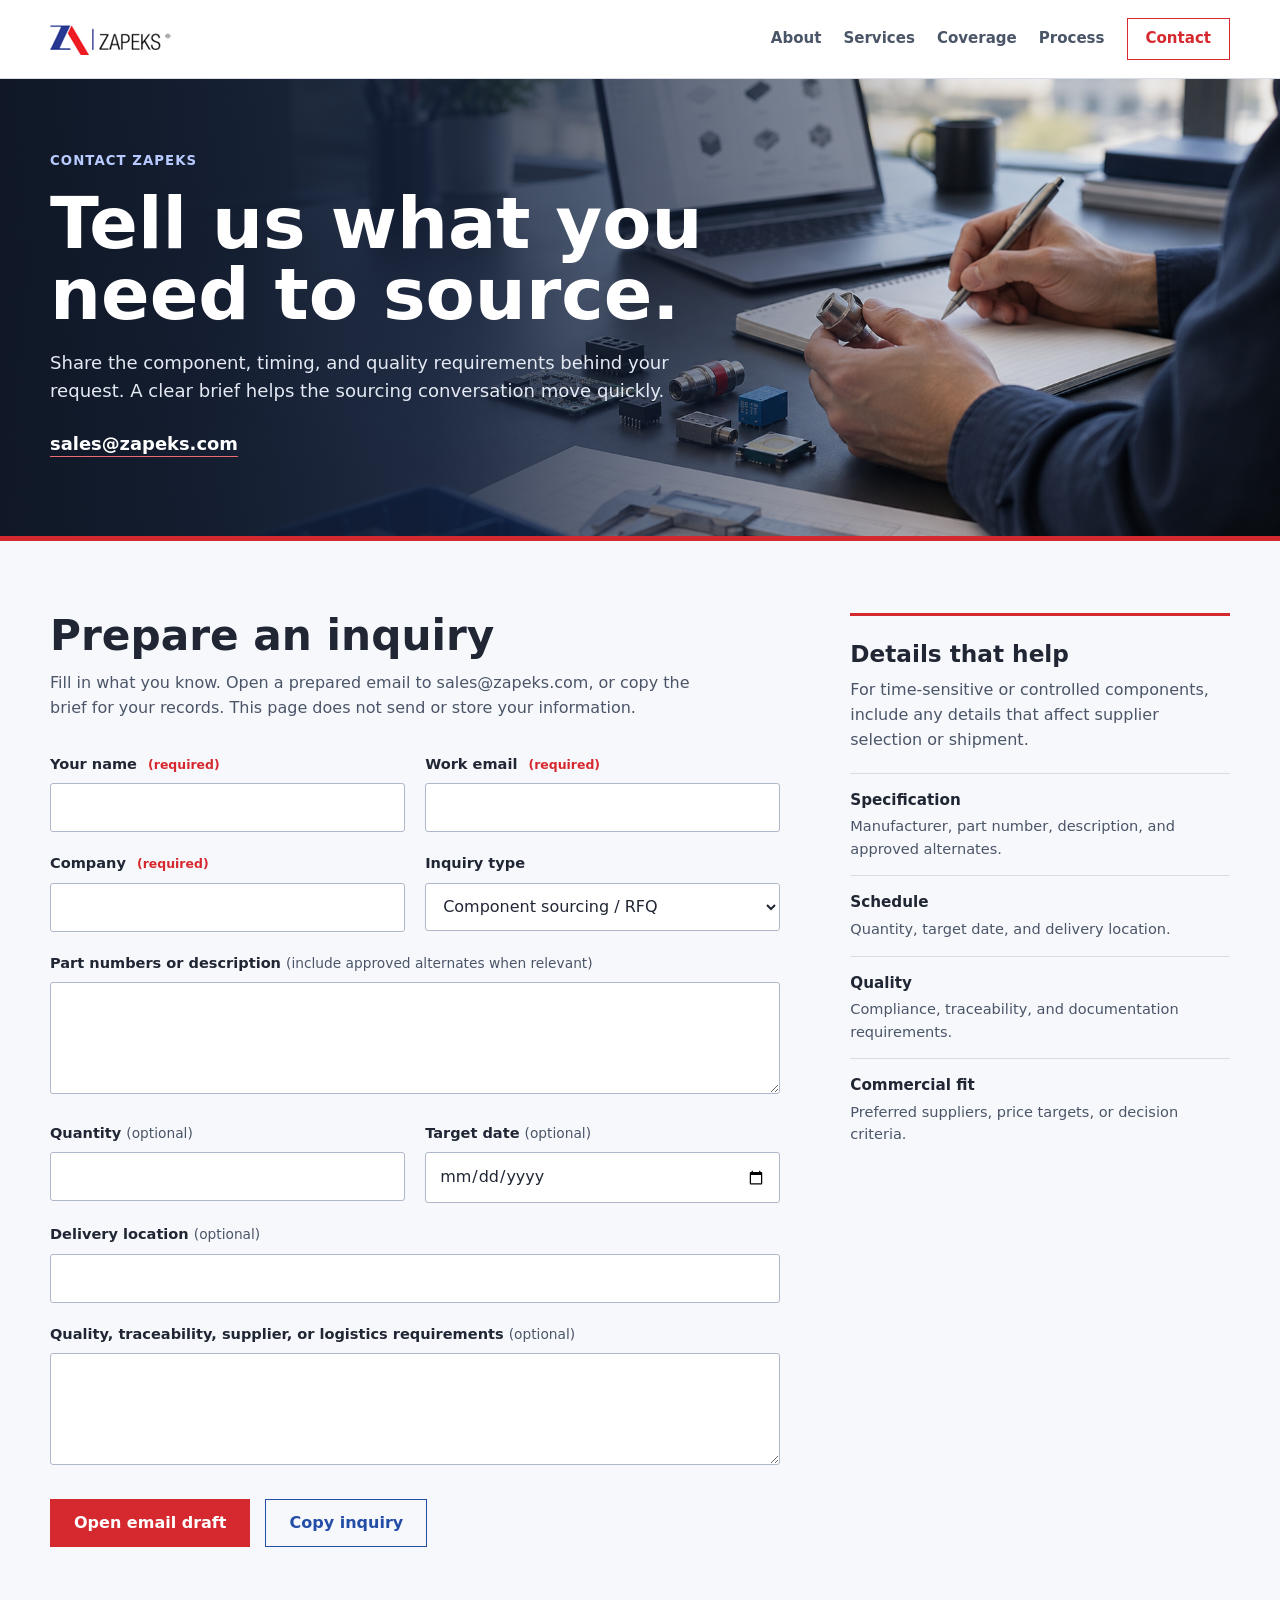
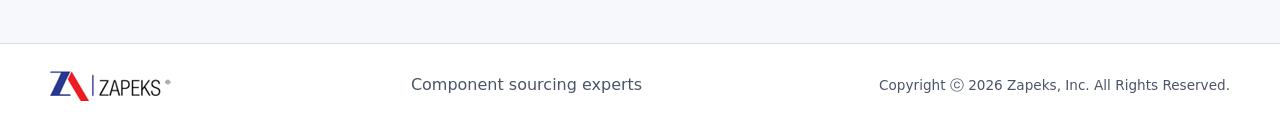
==== contact.html @ 04bec289 "Add Zapeks company website" ====
<!doctype html>
<html lang="en">
  <head>
    <meta charset="utf-8" />
    <meta name="viewport" content="width=device-width, initial-scale=1" />
    <title>Contact Zapeks | Component Sourcing</title>
    <meta name="description" content="Prepare a component sourcing inquiry for Zapeks with the details needed to evaluate your requirement." />
    <link rel="icon" type="image/svg+xml" href="data:image/svg+xml,%3Csvg xmlns='http://www.w3.org/2000/svg' viewBox='0 0 64 64'%3E%3Crect width='64' height='64' rx='12' fill='%23ffffff'/%3E%3Cpath d='M14 18h36L25 46h25' fill='none' stroke='%23244da8' stroke-width='7' stroke-linejoin='round' stroke-linecap='round'/%3E%3Cpath d='M17 18l24 28' stroke='%23d6292f' stroke-width='5'/%3E%3C/svg%3E" />
    <style>
      :root { --ink:#202634; --muted:#4a5568; --blue:#244da8; --red:#d6292f; --light-blue:#b8caff; --line:#d7dce7; --paper:#f7f8fb; --dark:#1b2335; }
      * { box-sizing:border-box; }
      html { scroll-behavior:smooth; }
      body { margin:0; background:var(--paper); color:var(--ink); font:16px/1.55 Inter,ui-sans-serif,system-ui,-apple-system,BlinkMacSystemFont,"Segoe UI",sans-serif; }
      a { color:inherit; text-decoration:none; }
      button,input,textarea,select { font:inherit; }
      .nav { position:sticky; top:0; z-index:5; background:#fff; border-bottom:1px solid var(--line); }
      .nav-inner,.footer-inner { width:min(1180px,calc(100% - 40px)); margin:auto; display:flex; align-items:center; justify-content:space-between; gap:24px; }
      .nav-inner { padding:18px 0; }
      .brand img,.footer-inner img { display:block; width:124px; height:31px; object-fit:contain; }
      .nav-links { display:flex; align-items:center; flex-wrap:wrap; gap:22px; color:var(--muted); font-size:.94rem; font-weight:650; }
      .nav-links a:hover,.nav-links a[aria-current="page"] { color:var(--blue); }
      .nav-cta { display:inline-flex; align-items:center; min-height:42px; padding:0 18px; border:1px solid var(--red); color:var(--red)!important; font-weight:760; }
      .hero { position:relative; isolation:isolate; background:var(--dark); color:#fff; border-bottom:5px solid var(--red); }
      .hero-image { position:absolute; inset:0; width:100%; height:100%; object-fit:cover; object-position:center; z-index:0; }
      .hero::before { position:absolute; inset:0; content:""; background:linear-gradient(90deg,rgba(16,24,39,.96) 0%,rgba(20,32,57,.84) 34%,rgba(20,32,57,.07) 76%); z-index:1; }
      .hero-inner { position:relative; z-index:2; width:min(1180px,calc(100% - 40px)); margin:auto; padding:72px 0 78px; }
      .eyebrow { margin:0 0 16px; color:var(--light-blue); text-transform:uppercase; font-size:.83rem; font-weight:800; letter-spacing:.08em; }
      h1,h2,h3,p { margin-top:0; }
      h1 { max-width:750px; margin-bottom:18px; font-size:clamp(2.8rem,5.6vw,5.2rem); line-height:1; letter-spacing:0; }
      .hero p:not(.eyebrow) { max-width:650px; margin-bottom:0; color:#e4e9f4; font-size:1.13rem; }
      .hero-email { display:inline-block; margin-top:25px; color:#fff; font-size:1.12rem; font-weight:750; text-decoration:underline; text-decoration-color:#ee6c71; text-underline-offset:6px; }
      .hero-email:hover { color:#ffe5e6; }
      main { width:min(1180px,calc(100% - 40px)); margin:auto; display:grid; grid-template-columns:minmax(0,1fr) minmax(250px,.52fr); gap:70px; align-items:start; padding:72px 0 96px; }
      h2 { margin-bottom:12px; font-size:clamp(1.9rem,3.3vw,2.75rem); line-height:1.1; }
      .intro { max-width:650px; margin-bottom:32px; color:var(--muted); }
      form { display:grid; grid-template-columns:repeat(2,minmax(0,1fr)); gap:20px; }
      .field { min-width:0; }
      .field.full { grid-column:1 / -1; }
      label { display:block; margin-bottom:8px; font-size:.91rem; font-weight:760; }
      .required-note { margin-left:6px; color:var(--red); font-size:.78rem; font-weight:700; }
      .hint { color:var(--muted); font-size:.86rem; font-weight:400; }
      input,textarea,select { width:100%; min-height:48px; padding:11px 13px; border:1px solid #aeb8ca; border-radius:3px; background:#fff; color:var(--ink); outline:none; }
      textarea { min-height:112px; resize:vertical; }
      input:focus,textarea:focus,select:focus { border-color:var(--blue); box-shadow:0 0 0 3px rgba(36,77,168,.15); }
      .actions { grid-column:1 / -1; display:flex; flex-wrap:wrap; align-items:center; gap:15px; margin-top:6px; }
      .button { min-height:48px; border:1px solid var(--red); background:var(--red); color:#fff; padding:0 23px; font-weight:750; cursor:pointer; }
      .button:hover { background:#ad2026; }
      .button.secondary { border-color:var(--blue); background:transparent; color:var(--blue); }
      .button.secondary:hover { background:#e8edf9; }
      .status { margin:0; color:var(--muted); font-size:.92rem; }
      .fallback { grid-column:1 / -1; }
      .fallback[hidden] { display:none; }
      .side { border-top:3px solid var(--red); padding-top:25px; }
      .side h2 { font-size:1.45rem; }
      .side p { color:var(--muted); }
      .side ul { margin:20px 0 0; padding:0; list-style:none; }
      .side li { padding:15px 0; border-top:1px solid var(--line); }
      .side strong { display:block; font-size:.95rem; }
      .side span { display:block; margin-top:3px; color:var(--muted); font-size:.91rem; }
      footer { background:#fff; color:var(--muted); border-top:1px solid var(--line); }
      .footer-inner { padding:26px 0; flex-wrap:wrap; }
      .copyright { font-size:.85rem; text-align:right; }
      .footer-inner a:hover { color:var(--blue); }
      @media (max-width:850px) { main { grid-template-columns:1fr; gap:56px; } }
      @media (max-width:600px) { .nav-inner { align-items:flex-start; flex-direction:column; gap:14px; } .nav-links { gap:12px 18px; } .hero-image { object-position:68% center; } .hero::before { background:linear-gradient(90deg,rgba(16,24,39,.95),rgba(20,32,57,.72)); } .hero-inner { padding:54px 0 60px; } main { padding:54px 0 70px; } form { grid-template-columns:1fr; } .footer-inner { align-items:flex-start; flex-direction:column; } .copyright { text-align:left; } }
    </style>
  </head>
  <body>
    <nav class="nav" aria-label="Main navigation">
      <div class="nav-inner">
        <a class="brand" href="about.html" aria-label="About Zapeks"><img src="assets/zapeks-logo.png" alt="Zapeks" /></a>
        <div class="nav-links">
          <a href="about.html">About</a>
          <a href="services.html">Services</a>
          <a href="coverage.html">Coverage</a>
          <a href="process.html">Process</a>
          <a href="contact.html" class="nav-cta" aria-current="page">Contact</a>
        </div>
      </div>
    </nav>
    <header class="hero">
      <img class="hero-image" src="assets/hero-contact.png" alt="Professional reviewing components and writing a sourcing inquiry at a desk" />
      <div class="hero-inner">
        <p class="eyebrow">Contact Zapeks</p>
        <h1>Tell us what you need to source.</h1>
        <p>Share the component, timing, and quality requirements behind your request. A clear brief helps the sourcing conversation move quickly.</p>
        <a class="hero-email" href="mailto:sales@zapeks.com">sales@zapeks.com</a>
      </div>
    </header>
    <main>
      <section aria-labelledby="inquiry-title">
        <h2 id="inquiry-title">Prepare an inquiry</h2>
        <p class="intro">Fill in what you know. Open a prepared email to sales@zapeks.com, or copy the brief for your records. This page does not send or store your information.</p>
        <form id="inquiry-form">
          <div class="field"><label for="name">Your name <span class="required-note">(required)</span></label><input id="name" name="name" autocomplete="name" required /></div>
          <div class="field"><label for="email">Work email <span class="required-note">(required)</span></label><input id="email" name="email" type="email" autocomplete="email" required /></div>
          <div class="field"><label for="company">Company <span class="required-note">(required)</span></label><input id="company" name="company" autocomplete="organization" required /></div>
          <div class="field"><label for="request-type">Inquiry type</label><select id="request-type" name="requestType"><option>Component sourcing / RFQ</option><option>Supplier development</option><option>Engineering or quality support</option><option>Warehousing and logistics</option><option>General inquiry</option></select></div>
          <div class="field full"><label for="parts">Part numbers or description <span class="hint">(include approved alternates when relevant)</span></label><textarea id="parts" name="parts" required></textarea></div>
          <div class="field"><label for="quantity">Quantity <span class="hint">(optional)</span></label><input id="quantity" name="quantity" /></div>
          <div class="field"><label for="date">Target date <span class="hint">(optional)</span></label><input id="date" name="date" type="date" /></div>
          <div class="field full"><label for="location">Delivery location <span class="hint">(optional)</span></label><input id="location" name="location" autocomplete="shipping country-name" /></div>
          <div class="field full"><label for="requirements">Quality, traceability, supplier, or logistics requirements <span class="hint">(optional)</span></label><textarea id="requirements" name="requirements"></textarea></div>
          <div class="actions"><button class="button" type="submit">Open email draft</button><button class="button secondary" type="button" id="copy-inquiry">Copy inquiry</button><p class="status" id="status" role="status" aria-live="polite"></p></div>
          <div class="fallback" id="fallback-wrap" hidden><label for="fallback-text">Prepared inquiry</label><textarea id="fallback-text" readonly></textarea></div>
        </form>
      </section>
      <aside class="side" aria-labelledby="checklist-title">
        <h2 id="checklist-title">Details that help</h2>
        <p>For time-sensitive or controlled components, include any details that affect supplier selection or shipment.</p>
        <ul>
          <li><strong>Specification</strong><span>Manufacturer, part number, description, and approved alternates.</span></li>
          <li><strong>Schedule</strong><span>Quantity, target date, and delivery location.</span></li>
          <li><strong>Quality</strong><span>Compliance, traceability, and documentation requirements.</span></li>
          <li><strong>Commercial fit</strong><span>Preferred suppliers, price targets, or decision criteria.</span></li>
        </ul>
      </aside>
    </main>
    <footer><div class="footer-inner"><a href="about.html"><img src="assets/zapeks-logo.png" alt="Zapeks" /></a><span>Component sourcing experts</span><span class="copyright">Copyright ⓒ 2026 Zapeks, Inc. All Rights Reserved.</span></div></footer>
    <script>
      const form = document.getElementById('inquiry-form');
      const status = document.getElementById('status');
      function buildMessage() {
        const data = new FormData(form);
        const fields = [
          ['Name', data.get('name')], ['Company', data.get('company')], ['Email', data.get('email')],
          ['Inquiry type', data.get('requestType')], ['Parts / description', data.get('parts')],
          ['Quantity', data.get('quantity')], ['Target date', data.get('date')],
          ['Delivery location', data.get('location')], ['Requirements', data.get('requirements')]
        ];
        return 'Zapeks sourcing inquiry\n\n' + fields.filter(([, value]) => String(value).trim()).map(([label, value]) => `${label}: ${String(value).trim()}`).join('\n\n');
      }
      form.addEventListener('submit', (event) => {
        event.preventDefault();
        const subject = encodeURIComponent('Zapeks inquiry: ' + form.elements.requestType.value);
        const body = encodeURIComponent(buildMessage());
        status.textContent = 'Your email app will open. Send the draft there to reach Zapeks.';
        window.location.href = `mailto:sales@zapeks.com?subject=${subject}&body=${body}`;
      });
      document.getElementById('copy-inquiry').addEventListener('click', async () => {
        if (!form.reportValidity()) return;
        const message = buildMessage();
        try {
          await navigator.clipboard.writeText(message);
          status.textContent = 'Inquiry copied. It has not been sent.';
        } catch {
          const fallback = document.getElementById('fallback-text');
          fallback.value = message;
          document.getElementById('fallback-wrap').hidden = false;
          fallback.select();
          status.textContent = 'Copy the selected inquiry below. It has not been sent.';
        }
      });
    </script>
  </body>
</html>
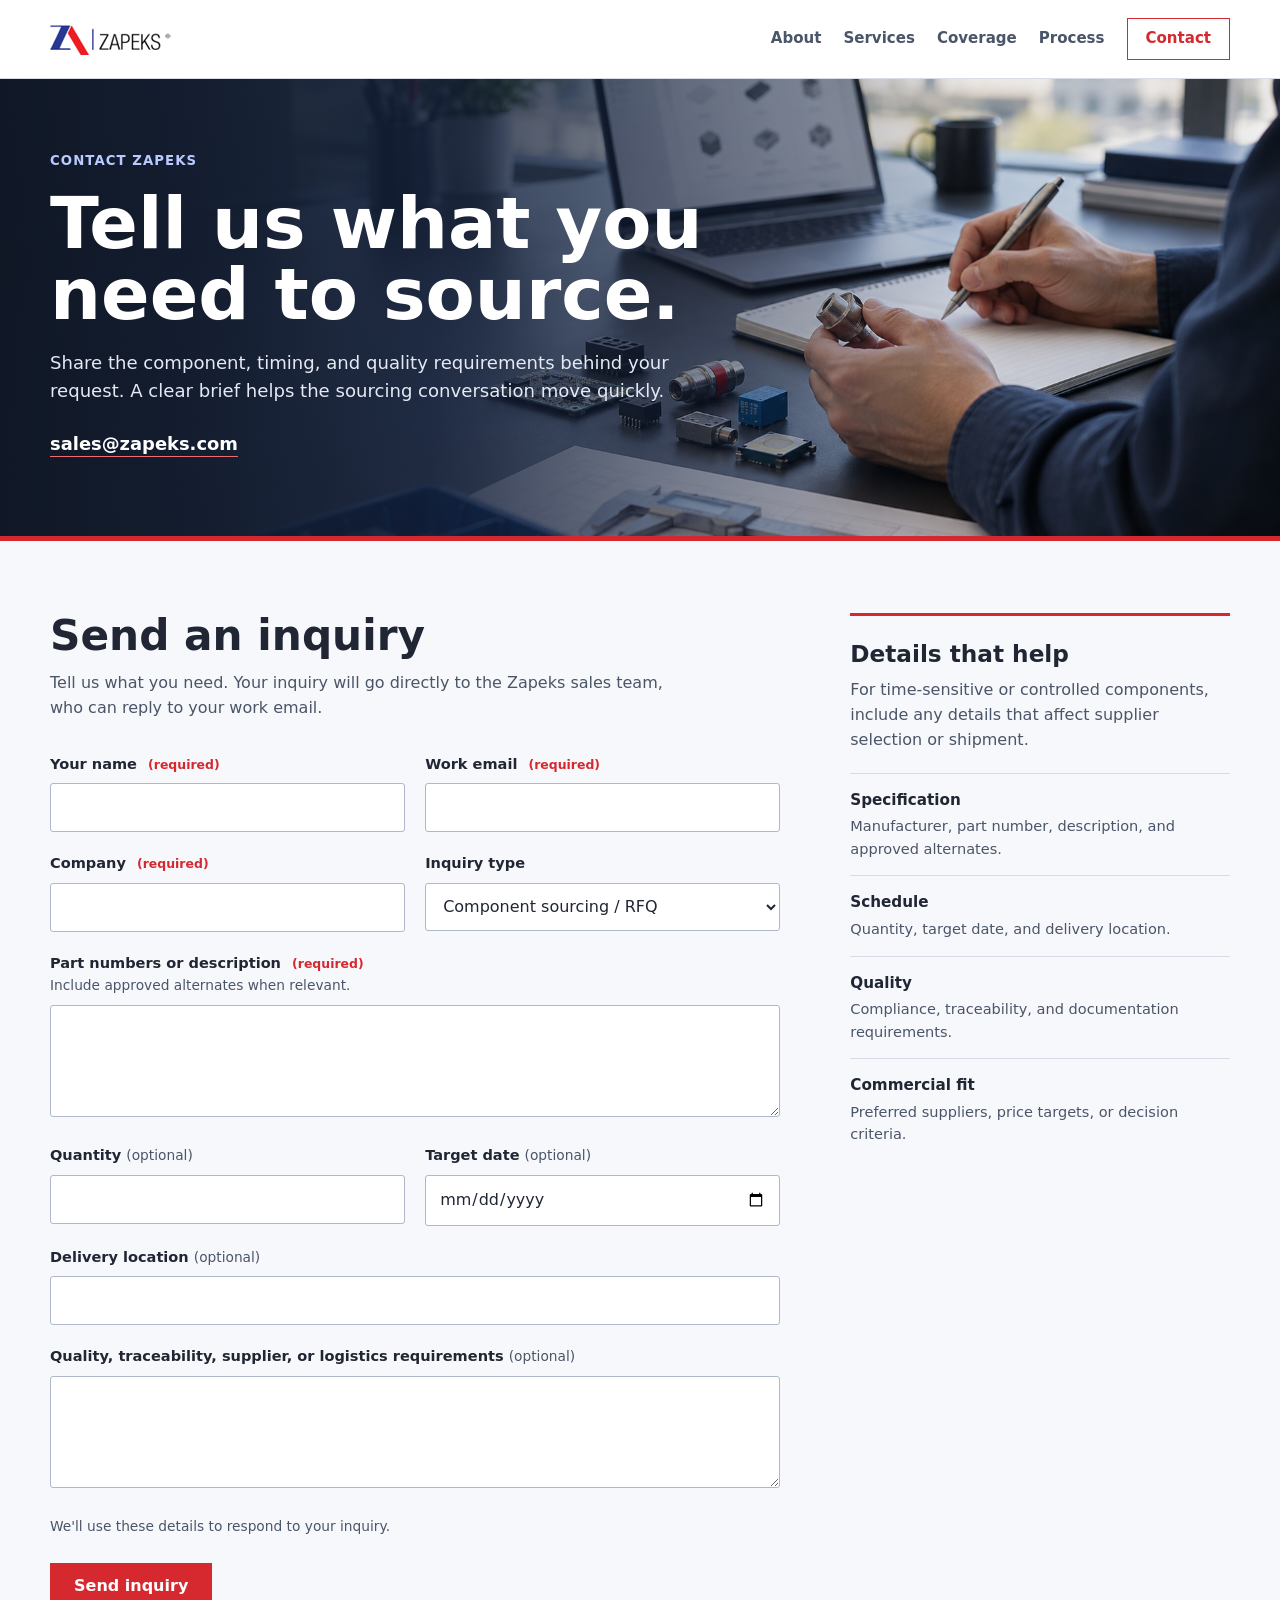
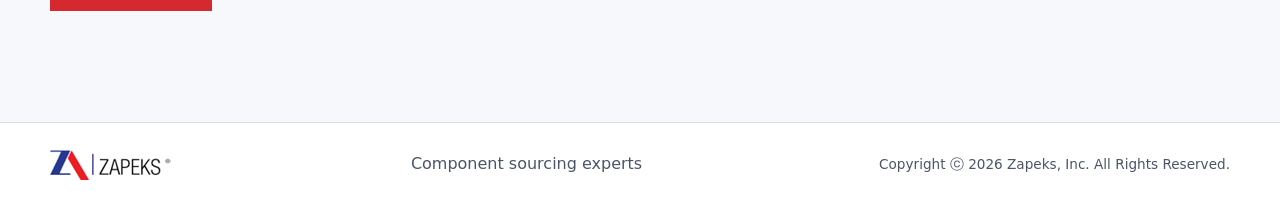
==== commit 45fb54c0: "Submit contact inquiries directly through the website" ====
--- a/contact.html
+++ b/contact.html
@@ -4,7 +4,7 @@
     <meta charset="utf-8" />
     <meta name="viewport" content="width=device-width, initial-scale=1" />
     <title>Contact Zapeks | Component Sourcing</title>
-    <meta name="description" content="Prepare a component sourcing inquiry for Zapeks with the details needed to evaluate your requirement." />
+    <meta name="description" content="Send a component sourcing inquiry directly to Zapeks with the details needed to evaluate your requirement." />
     <link rel="icon" type="image/svg+xml" href="data:image/svg+xml,%3Csvg xmlns='http://www.w3.org/2000/svg' viewBox='0 0 64 64'%3E%3Crect width='64' height='64' rx='12' fill='%23ffffff'/%3E%3Cpath d='M14 18h36L25 46h25' fill='none' stroke='%23244da8' stroke-width='7' stroke-linejoin='round' stroke-linecap='round'/%3E%3Cpath d='M17 18l24 28' stroke='%23d6292f' stroke-width='5'/%3E%3C/svg%3E" />
     <style>
       :root { --ink:#202634; --muted:#4a5568; --blue:#244da8; --red:#d6292f; --light-blue:#b8caff; --line:#d7dce7; --paper:#f7f8fb; --dark:#1b2335; }
@@ -45,11 +45,12 @@
       .actions { grid-column:1 / -1; display:flex; flex-wrap:wrap; align-items:center; gap:15px; margin-top:6px; }
       .button { min-height:48px; border:1px solid var(--red); background:var(--red); color:#fff; padding:0 23px; font-weight:750; cursor:pointer; }
       .button:hover { background:#ad2026; }
-      .button.secondary { border-color:var(--blue); background:transparent; color:var(--blue); }
-      .button.secondary:hover { background:#e8edf9; }
-      .status { margin:0; color:var(--muted); font-size:.92rem; }
-      .fallback { grid-column:1 / -1; }
-      .fallback[hidden] { display:none; }
+      .button:disabled { opacity:.65; cursor:wait; }
+      .status { flex-basis:100%; margin:0; color:var(--muted); font-size:.92rem; overflow-wrap:anywhere; }
+      .status[data-state="error"] { color:#a51e29; }
+      .status[data-state="success"] { color:#15644b; }
+      .bot-field { position:absolute; left:-10000px; width:1px; height:1px; overflow:hidden; }
+      .form-note { grid-column:1 / -1; margin:0; color:var(--muted); font-size:.86rem; }
       .side { border-top:3px solid var(--red); padding-top:25px; }
       .side h2 { font-size:1.45rem; }
       .side p { color:var(--muted); }
@@ -89,20 +90,23 @@
     </header>
     <main>
       <section aria-labelledby="inquiry-title">
-        <h2 id="inquiry-title">Prepare an inquiry</h2>
-        <p class="intro">Fill in what you know. Open a prepared email to sales@zapeks.com, or copy the brief for your records. This page does not send or store your information.</p>
-        <form id="inquiry-form">
-          <div class="field"><label for="name">Your name <span class="required-note">(required)</span></label><input id="name" name="name" autocomplete="name" required /></div>
-          <div class="field"><label for="email">Work email <span class="required-note">(required)</span></label><input id="email" name="email" type="email" autocomplete="email" required /></div>
-          <div class="field"><label for="company">Company <span class="required-note">(required)</span></label><input id="company" name="company" autocomplete="organization" required /></div>
+        <h2 id="inquiry-title">Send an inquiry</h2>
+        <p class="intro">Tell us what you need. Your inquiry will go directly to the Zapeks sales team, who can reply to your work email.</p>
+        <form id="inquiry-form" action="inquiry.php" method="post">
+          <input type="hidden" name="csrfToken" id="csrf-token" />
+          <div class="bot-field" aria-hidden="true"><label for="website">Leave this field empty</label><input id="website" name="website" tabindex="-1" autocomplete="off" /></div>
+          <div class="field"><label for="name">Your name <span class="required-note">(required)</span></label><input id="name" name="name" autocomplete="name" maxlength="120" required /></div>
+          <div class="field"><label for="email">Work email <span class="required-note">(required)</span></label><input id="email" name="email" type="email" autocomplete="email" maxlength="254" required /></div>
+          <div class="field"><label for="company">Company <span class="required-note">(required)</span></label><input id="company" name="company" autocomplete="organization" maxlength="160" required /></div>
           <div class="field"><label for="request-type">Inquiry type</label><select id="request-type" name="requestType"><option>Component sourcing / RFQ</option><option>Supplier development</option><option>Engineering or quality support</option><option>Warehousing and logistics</option><option>General inquiry</option></select></div>
-          <div class="field full"><label for="parts">Part numbers or description <span class="hint">(include approved alternates when relevant)</span></label><textarea id="parts" name="parts" required></textarea></div>
-          <div class="field"><label for="quantity">Quantity <span class="hint">(optional)</span></label><input id="quantity" name="quantity" /></div>
+          <div class="field full"><label for="parts">Part numbers or description <span class="required-note">(required)</span><br /><span class="hint">Include approved alternates when relevant.</span></label><textarea id="parts" name="parts" maxlength="6000" required></textarea></div>
+          <div class="field"><label for="quantity">Quantity <span class="hint">(optional)</span></label><input id="quantity" name="quantity" maxlength="200" /></div>
           <div class="field"><label for="date">Target date <span class="hint">(optional)</span></label><input id="date" name="date" type="date" /></div>
-          <div class="field full"><label for="location">Delivery location <span class="hint">(optional)</span></label><input id="location" name="location" autocomplete="shipping country-name" /></div>
-          <div class="field full"><label for="requirements">Quality, traceability, supplier, or logistics requirements <span class="hint">(optional)</span></label><textarea id="requirements" name="requirements"></textarea></div>
-          <div class="actions"><button class="button" type="submit">Open email draft</button><button class="button secondary" type="button" id="copy-inquiry">Copy inquiry</button><p class="status" id="status" role="status" aria-live="polite"></p></div>
-          <div class="fallback" id="fallback-wrap" hidden><label for="fallback-text">Prepared inquiry</label><textarea id="fallback-text" readonly></textarea></div>
+          <div class="field full"><label for="location">Delivery location <span class="hint">(optional)</span></label><input id="location" name="location" autocomplete="shipping country-name" maxlength="300" /></div>
+          <div class="field full"><label for="requirements">Quality, traceability, supplier, or logistics requirements <span class="hint">(optional)</span></label><textarea id="requirements" name="requirements" maxlength="5000"></textarea></div>
+          <p class="form-note">We'll use these details to respond to your inquiry.</p>
+          <div class="actions"><button class="button" id="send-inquiry" type="submit">Send inquiry</button><p class="status" id="status" role="status" aria-live="polite" tabindex="-1"></p></div>
+          <noscript><p>Please enable JavaScript to submit this form, or email <a href="mailto:sales@zapeks.com">sales@zapeks.com</a>.</p></noscript>
         </form>
       </section>
       <aside class="side" aria-labelledby="checklist-title">
@@ -117,40 +121,6 @@
       </aside>
     </main>
     <footer><div class="footer-inner"><a href="about.html"><img src="assets/zapeks-logo.png" alt="Zapeks" /></a><span>Component sourcing experts</span><span class="copyright">Copyright ⓒ 2026 Zapeks, Inc. All Rights Reserved.</span></div></footer>
-    <script>
-      const form = document.getElementById('inquiry-form');
-      const status = document.getElementById('status');
-      function buildMessage() {
-        const data = new FormData(form);
-        const fields = [
-          ['Name', data.get('name')], ['Company', data.get('company')], ['Email', data.get('email')],
-          ['Inquiry type', data.get('requestType')], ['Parts / description', data.get('parts')],
-          ['Quantity', data.get('quantity')], ['Target date', data.get('date')],
-          ['Delivery location', data.get('location')], ['Requirements', data.get('requirements')]
-        ];
-        return 'Zapeks sourcing inquiry\n\n' + fields.filter(([, value]) => String(value).trim()).map(([label, value]) => `${label}: ${String(value).trim()}`).join('\n\n');
-      }
-      form.addEventListener('submit', (event) => {
-        event.preventDefault();
-        const subject = encodeURIComponent('Zapeks inquiry: ' + form.elements.requestType.value);
-        const body = encodeURIComponent(buildMessage());
-        status.textContent = 'Your email app will open. Send the draft there to reach Zapeks.';
-        window.location.href = `mailto:sales@zapeks.com?subject=${subject}&body=${body}`;
-      });
-      document.getElementById('copy-inquiry').addEventListener('click', async () => {
-        if (!form.reportValidity()) return;
-        const message = buildMessage();
-        try {
-          await navigator.clipboard.writeText(message);
-          status.textContent = 'Inquiry copied. It has not been sent.';
-        } catch {
-          const fallback = document.getElementById('fallback-text');
-          fallback.value = message;
-          document.getElementById('fallback-wrap').hidden = false;
-          fallback.select();
-          status.textContent = 'Copy the selected inquiry below. It has not been sent.';
-        }
-      });
-    </script>
+    <script src="assets/contact.js" defer></script>
   </body>
 </html>
